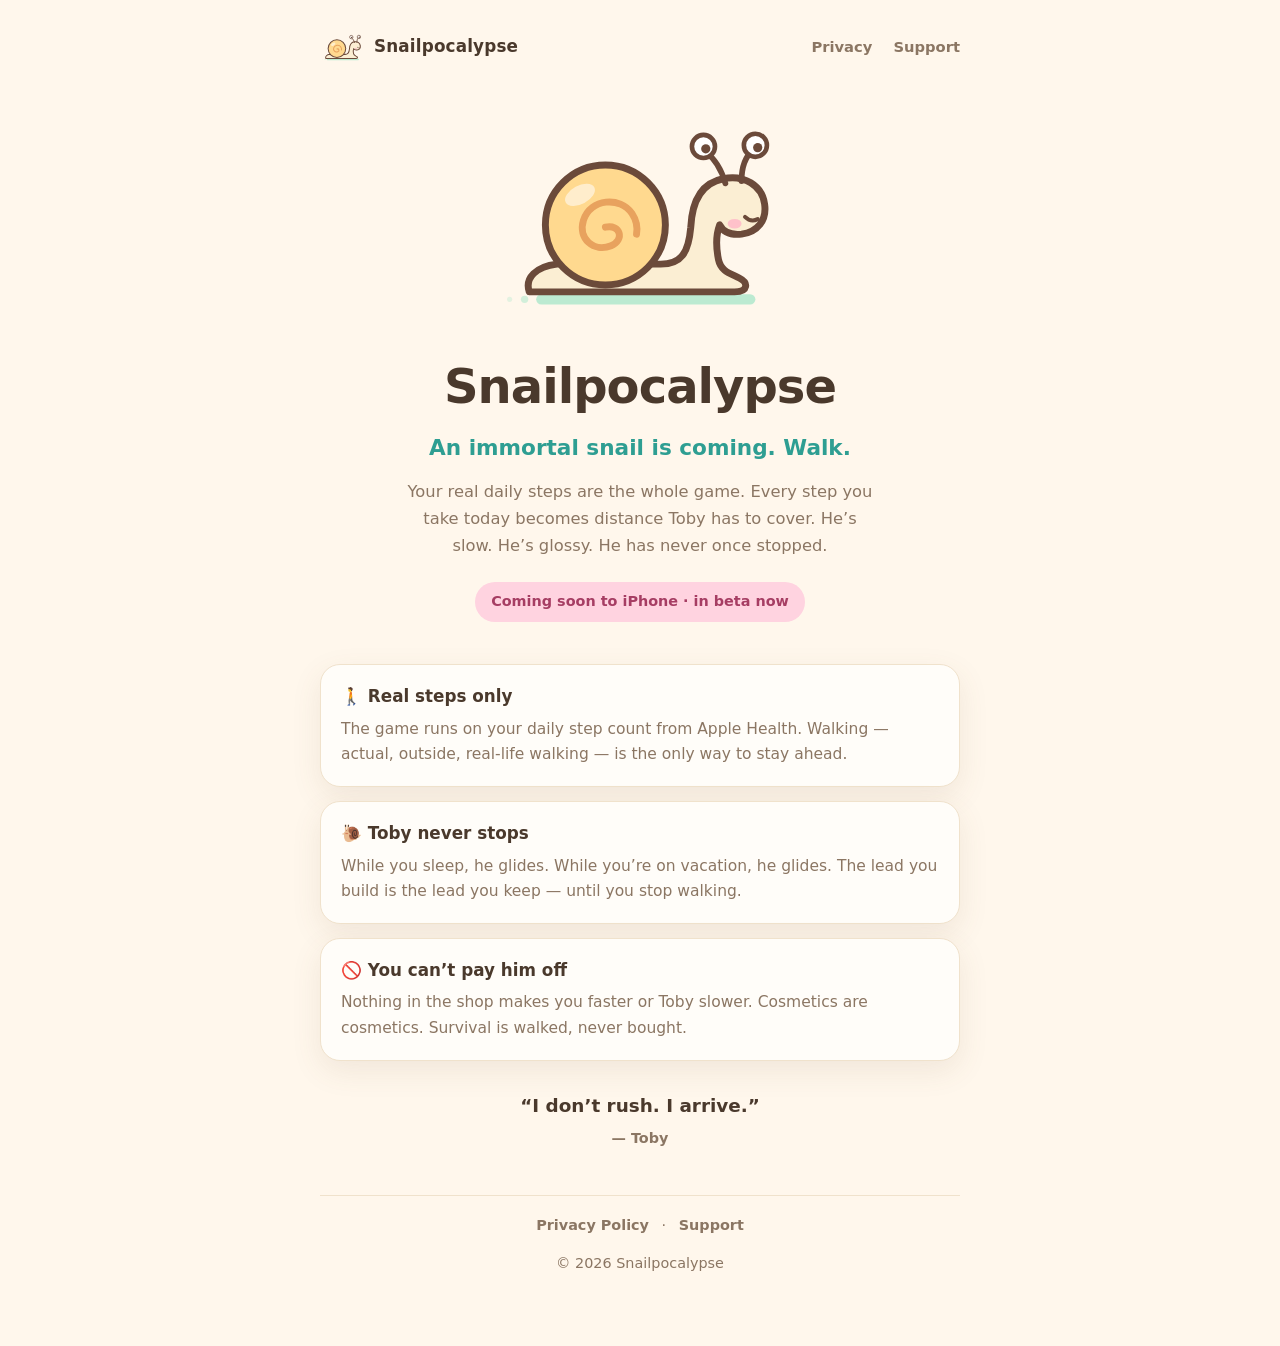
==== index.html @ d9917948 "Snailpocalypse website: landing, privacy policy, support Static GitHub Pages site. Privacy + support" ====
<!DOCTYPE html>
<html lang="en">
<head>
<meta charset="utf-8">
<meta name="viewport" content="width=device-width, initial-scale=1">
<title>Snailpocalypse — an immortal snail is coming. Walk.</title>
<meta name="description" content="Snailpocalypse is an iPhone game where an immortal snail slowly chases you through real life. Your daily steps keep you ahead. He never stops.">
<meta property="og:title" content="Snailpocalypse">
<meta property="og:description" content="An immortal snail is coming. Walk. Your real daily steps are the whole game.">
<link rel="icon" href="data:image/svg+xml,<svg xmlns=%22http://www.w3.org/2000/svg%22 viewBox=%220 0 100 100%22><text y=%22.9em%22 font-size=%2290%22>🐌</text></svg>">
<link rel="stylesheet" href="styles.css">
</head>
<body>
<div class="wrap">

  <header class="site">
    <a class="brand" href="./">
      <svg viewBox="0 0 260 200" xmlns="http://www.w3.org/2000/svg" aria-hidden="true">
        <rect x="40" y="170" width="190" height="9" rx="4.5" fill="#8FE3C0" opacity=".6"/>
        <circle cx="30" cy="174.5" r="3.2" fill="#8FE3C0" opacity=".4"/>
        <circle cx="17" cy="174.5" r="2.2" fill="#8FE3C0" opacity=".25"/>
        <path d="M34 168 C30 156 40 146 58 144 L148 144 C166 144 172 134 174 112 C175 92 182 74 202 70 C220 66 236 76 238 92 C240 106 232 116 218 118 C208 119 202 116 199 110 C196 118 196 130 198 140 C200 150 208 152 216 156 C224 160 224 168 212 168 Z" fill="#FBEED3" stroke="#6B4A3A" stroke-width="6" stroke-linejoin="round"/>
        <path d="M204 74 C200 60 194 52 187 47" fill="none" stroke="#6B4A3A" stroke-width="5" stroke-linecap="round"/>
        <path d="M218 72 C218 58 222 50 228 45" fill="none" stroke="#6B4A3A" stroke-width="5" stroke-linecap="round"/>
        <circle cx="185" cy="42" r="10" fill="#FFFFFF" stroke="#6B4A3A" stroke-width="4"/>
        <circle cx="230" cy="41" r="10" fill="#FFFFFF" stroke="#6B4A3A" stroke-width="4"/>
        <circle cx="187" cy="44" r="4" fill="#6B4A3A"/>
        <circle cx="232" cy="43" r="4" fill="#6B4A3A"/>
        <circle cx="183.5" cy="39.5" r="1.7" fill="#FFFFFF"/>
        <circle cx="228.5" cy="38.5" r="1.7" fill="#FFFFFF"/>
        <circle cx="100" cy="110" r="52" fill="#FFD98F" stroke="#6B4A3A" stroke-width="6"/>
        <path d="M100 112 c13 -3 17 11 5 16 c-15 6 -29 -6 -24 -22 c6 -19 32 -21 42 -6 c4 6 5 12 4 18" fill="none" stroke="#E8A25E" stroke-width="6" stroke-linecap="round"/>
        <ellipse cx="78" cy="84" rx="14" ry="8" fill="#FFFFFF" opacity=".55" transform="rotate(-28 78 84)"/>
        <path d="M221 103 q5 5 11 2" fill="none" stroke="#6B4A3A" stroke-width="3.5" stroke-linecap="round"/>
        <ellipse cx="212" cy="109" rx="6" ry="4.2" fill="#FFB8C8" opacity=".85"/>
      </svg>
      Snailpocalypse
    </a>
    <nav>
      <a href="privacy/">Privacy</a>
      <a href="support/">Support</a>
    </nav>
  </header>

  <section class="hero">
    <svg class="hero-toby" viewBox="0 0 260 200" xmlns="http://www.w3.org/2000/svg" role="img" aria-label="Toby, a glossy cartoon snail with a butter-yellow shell, gliding along a mint slime trail">
      <rect x="40" y="170" width="190" height="9" rx="4.5" fill="#8FE3C0" opacity=".6"/>
      <circle cx="30" cy="174.5" r="3.2" fill="#8FE3C0" opacity=".4"/>
      <circle cx="17" cy="174.5" r="2.2" fill="#8FE3C0" opacity=".25"/>
      <path d="M34 168 C30 156 40 146 58 144 L148 144 C166 144 172 134 174 112 C175 92 182 74 202 70 C220 66 236 76 238 92 C240 106 232 116 218 118 C208 119 202 116 199 110 C196 118 196 130 198 140 C200 150 208 152 216 156 C224 160 224 168 212 168 Z" fill="#FBEED3" stroke="#6B4A3A" stroke-width="6" stroke-linejoin="round"/>
      <path d="M204 74 C200 60 194 52 187 47" fill="none" stroke="#6B4A3A" stroke-width="5" stroke-linecap="round"/>
      <path d="M218 72 C218 58 222 50 228 45" fill="none" stroke="#6B4A3A" stroke-width="5" stroke-linecap="round"/>
      <circle cx="185" cy="42" r="10" fill="#FFFFFF" stroke="#6B4A3A" stroke-width="4"/>
      <circle cx="230" cy="41" r="10" fill="#FFFFFF" stroke="#6B4A3A" stroke-width="4"/>
      <circle cx="187" cy="44" r="4" fill="#6B4A3A"/>
      <circle cx="232" cy="43" r="4" fill="#6B4A3A"/>
      <circle cx="183.5" cy="39.5" r="1.7" fill="#FFFFFF"/>
      <circle cx="228.5" cy="38.5" r="1.7" fill="#FFFFFF"/>
      <circle cx="100" cy="110" r="52" fill="#FFD98F" stroke="#6B4A3A" stroke-width="6"/>
      <path d="M100 112 c13 -3 17 11 5 16 c-15 6 -29 -6 -24 -22 c6 -19 32 -21 42 -6 c4 6 5 12 4 18" fill="none" stroke="#E8A25E" stroke-width="6" stroke-linecap="round"/>
      <ellipse cx="78" cy="84" rx="14" ry="8" fill="#FFFFFF" opacity=".55" transform="rotate(-28 78 84)"/>
      <path d="M221 103 q5 5 11 2" fill="none" stroke="#6B4A3A" stroke-width="3.5" stroke-linecap="round"/>
      <ellipse cx="212" cy="109" rx="6" ry="4.2" fill="#FFB8C8" opacity=".85"/>
    </svg>

    <h1>Snailpocalypse</h1>
    <p class="tagline">An immortal snail is coming. Walk.</p>
    <p class="lede">Your real daily steps are the whole game. Every step you take today becomes distance Toby has to cover. He&rsquo;s slow. He&rsquo;s glossy. He has never once stopped.</p>
    <span class="badge">Coming soon to iPhone &middot; in beta now</span>
  </section>

  <section class="cards">
    <div class="card">
      <h3>🚶 Real steps only</h3>
      <p>The game runs on your daily step count from Apple Health. Walking — actual, outside, real-life walking — is the only way to stay ahead.</p>
    </div>
    <div class="card">
      <h3>🐌 Toby never stops</h3>
      <p>While you sleep, he glides. While you&rsquo;re on vacation, he glides. The lead you build is the lead you keep — until you stop walking.</p>
    </div>
    <div class="card">
      <h3>🚫 You can&rsquo;t pay him off</h3>
      <p>Nothing in the shop makes you faster or Toby slower. Cosmetics are cosmetics. Survival is walked, never bought.</p>
    </div>
  </section>

  <p class="quote">&ldquo;I don&rsquo;t rush. I arrive.&rdquo;<span class="who">— Toby</span></p>

  <footer>
    <nav>
      <a href="privacy/">Privacy Policy</a> ·
      <a href="support/">Support</a>
    </nav>
    <p>© 2026 Snailpocalypse</p>
  </footer>

</div>
</body>
</html>
---- styles.css ----
/* Snailpocalypse site — warm pastel, matches the in-app design language. */
:root {
  --bg: #FFF7EC;
  --card: #FFFDF9;
  --ink: #4A392C;
  --muted: #8B7663;
  --rose: #F4729C;
  --blush: #FFD3E0;
  --butter: #FFD98F;
  --mint: #8FE3C0;
  --teal: #2E9E92;
  --line: #F0E2CC;
  --shadow: 0 10px 30px rgba(122, 90, 58, 0.10);
}

* { box-sizing: border-box; }

body {
  margin: 0;
  background: var(--bg);
  color: var(--ink);
  font-family: ui-rounded, "SF Pro Rounded", -apple-system, system-ui, "Segoe UI", sans-serif;
  line-height: 1.65;
  -webkit-font-smoothing: antialiased;
}

.wrap {
  max-width: 680px;
  margin: 0 auto;
  padding: 16px 20px 56px;
}

/* Header shared by every page */
header.site {
  display: flex;
  align-items: center;
  justify-content: space-between;
  padding: 14px 0 6px;
}
header.site .brand {
  display: flex;
  align-items: center;
  gap: 10px;
  text-decoration: none;
  color: var(--ink);
  font-weight: 800;
  font-size: 1.05rem;
  letter-spacing: 0.01em;
}
header.site .brand svg { width: 44px; height: auto; }
header.site nav a {
  color: var(--muted);
  text-decoration: none;
  font-weight: 600;
  font-size: 0.92rem;
  margin-left: 16px;
}
header.site nav a:hover { color: var(--teal); }

/* Landing hero */
.hero { text-align: center; padding: 28px 0 8px; }
.hero-toby { width: min(300px, 72vw); height: auto; margin: 0 auto; display: block; }
@keyframes bob { 0%, 100% { transform: translateY(0); } 50% { transform: translateY(-7px); } }
.hero-toby { animation: bob 4.5s ease-in-out infinite; }
@media (prefers-reduced-motion: reduce) { .hero-toby { animation: none; } }

h1 {
  font-size: clamp(2.1rem, 7vw, 3rem);
  margin: 18px 0 4px;
  letter-spacing: -0.02em;
}
.tagline {
  font-size: clamp(1.1rem, 4vw, 1.35rem);
  font-weight: 700;
  color: var(--teal);
  margin: 0 0 14px;
}
.lede {
  color: var(--muted);
  font-size: 1.02rem;
  max-width: 46ch;
  margin: 0 auto 22px;
}
.badge {
  display: inline-block;
  background: var(--blush);
  color: #A63D63;
  font-weight: 700;
  font-size: 0.9rem;
  padding: 8px 16px;
  border-radius: 999px;
}

/* Cards */
.cards { display: grid; gap: 14px; margin: 34px 0 8px; }
.card {
  background: var(--card);
  border: 1px solid var(--line);
  border-radius: 20px;
  padding: 18px 20px;
  box-shadow: var(--shadow);
  text-align: left;
}
.card h3 { margin: 0 0 6px; font-size: 1.05rem; }
.card p { margin: 0; color: var(--muted); font-size: 0.97rem; }

/* Toby quote */
.quote {
  margin: 30px auto 6px;
  text-align: center;
  font-size: 1.15rem;
  font-weight: 700;
  color: var(--ink);
}
.quote .who { display: block; margin-top: 6px; font-size: 0.9rem; font-weight: 600; color: var(--muted); }

/* Text pages (privacy, support) */
article { background: var(--card); border: 1px solid var(--line); border-radius: 24px; padding: 26px 26px 30px; box-shadow: var(--shadow); margin-top: 18px; }
article h1 { font-size: 1.7rem; margin: 0 0 2px; }
article .updated { color: var(--muted); font-size: 0.9rem; margin: 0 0 18px; }
article h2 { font-size: 1.12rem; margin: 26px 0 6px; }
article p, article li { color: #5D4A3A; font-size: 0.98rem; }
article ul { padding-left: 22px; }
.tldr {
  background: #EFFAF3;
  border: 1px solid #CBEEDD;
  border-radius: 16px;
  padding: 14px 18px;
  color: #1F6B54;
  font-weight: 600;
  font-size: 0.97rem;
}
a { color: var(--teal); }

/* FAQ */
details {
  background: var(--card);
  border: 1px solid var(--line);
  border-radius: 16px;
  padding: 14px 18px;
  margin: 10px 0;
  box-shadow: var(--shadow);
}
details summary { font-weight: 700; cursor: pointer; }
details p { color: var(--muted); margin: 10px 0 2px; }

/* Footer */
footer {
  margin-top: 44px;
  padding-top: 18px;
  border-top: 1px solid var(--line);
  text-align: center;
  color: var(--muted);
  font-size: 0.9rem;
}
footer a { color: var(--muted); text-decoration: none; font-weight: 600; margin: 0 8px; }
footer a:hover { color: var(--teal); }
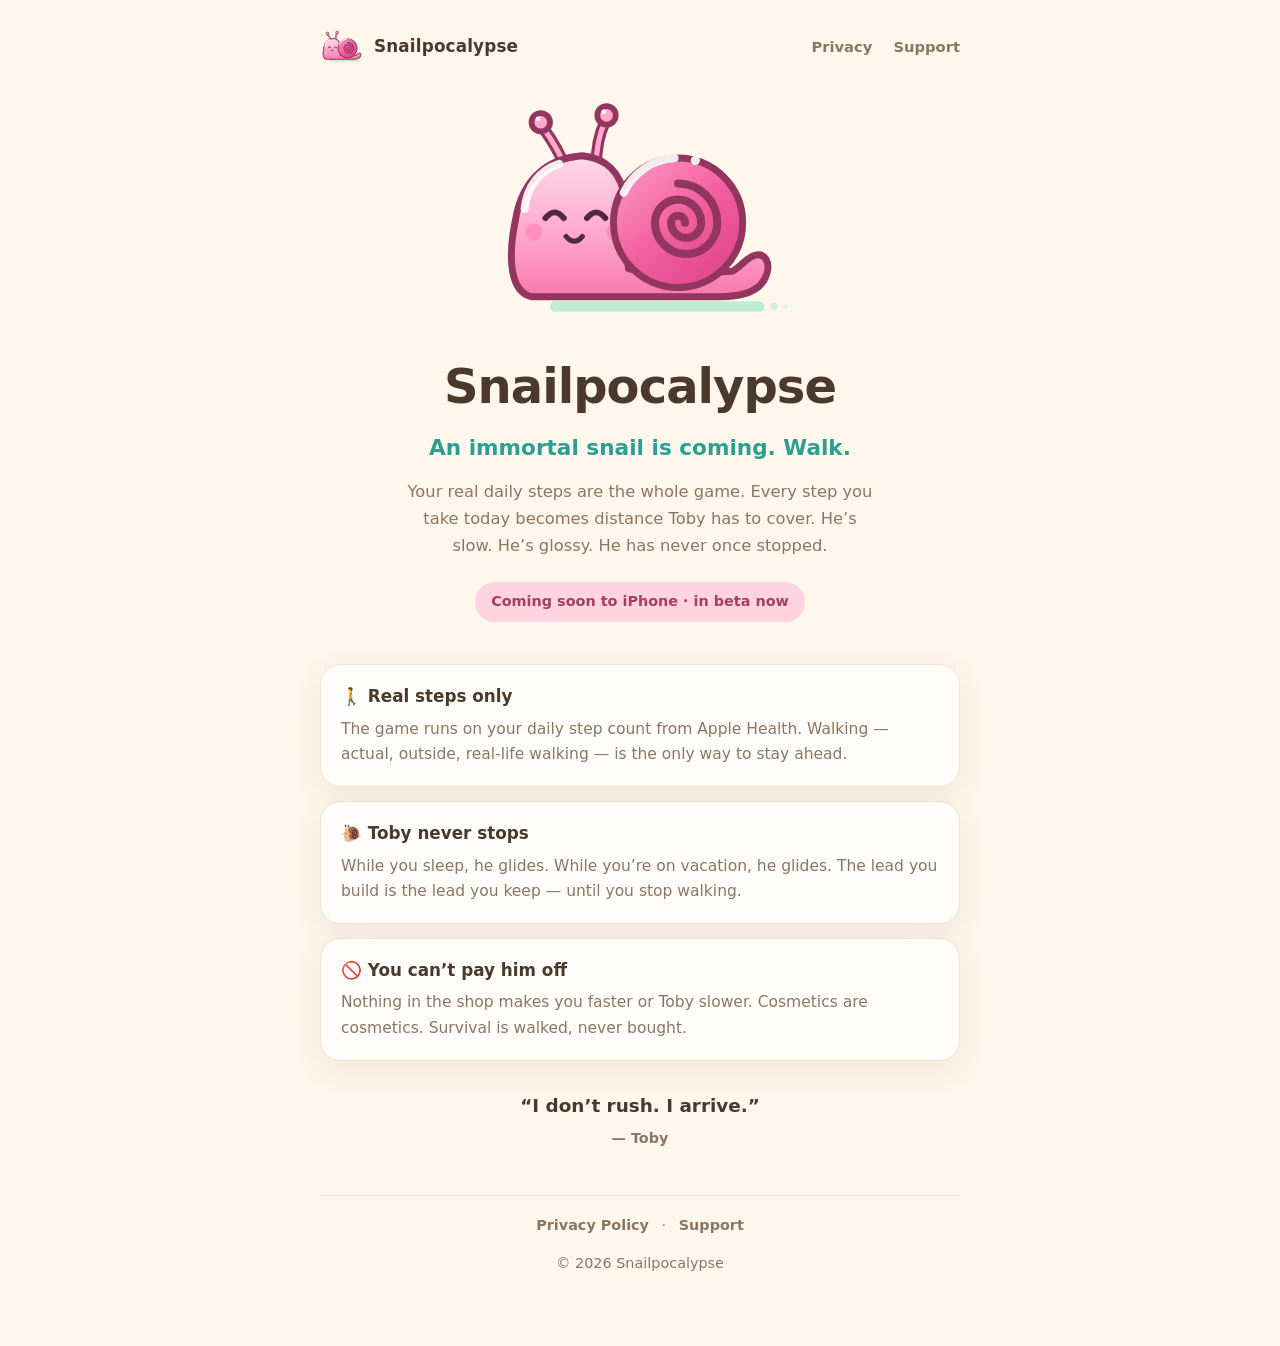
==== commit df08f6a7: "The right snail Replace the placeholder butter-yellow snail with the actual Toby: Rose colours from " ====
--- a/index.html
+++ b/index.html
@@ -7,7 +7,7 @@
 <meta name="description" content="Snailpocalypse is an iPhone game where an immortal snail slowly chases you through real life. Your daily steps keep you ahead. He never stops.">
 <meta property="og:title" content="Snailpocalypse">
 <meta property="og:description" content="An immortal snail is coming. Walk. Your real daily steps are the whole game.">
-<link rel="icon" href="data:image/svg+xml,<svg xmlns=%22http://www.w3.org/2000/svg%22 viewBox=%220 0 100 100%22><text y=%22.9em%22 font-size=%2290%22>🐌</text></svg>">
+<link rel="icon" href="toby.svg" type="image/svg+xml">
 <link rel="stylesheet" href="styles.css">
 </head>
 <body>
@@ -15,25 +15,7 @@
 
   <header class="site">
     <a class="brand" href="./">
-      <svg viewBox="0 0 260 200" xmlns="http://www.w3.org/2000/svg" aria-hidden="true">
-        <rect x="40" y="170" width="190" height="9" rx="4.5" fill="#8FE3C0" opacity=".6"/>
-        <circle cx="30" cy="174.5" r="3.2" fill="#8FE3C0" opacity=".4"/>
-        <circle cx="17" cy="174.5" r="2.2" fill="#8FE3C0" opacity=".25"/>
-        <path d="M34 168 C30 156 40 146 58 144 L148 144 C166 144 172 134 174 112 C175 92 182 74 202 70 C220 66 236 76 238 92 C240 106 232 116 218 118 C208 119 202 116 199 110 C196 118 196 130 198 140 C200 150 208 152 216 156 C224 160 224 168 212 168 Z" fill="#FBEED3" stroke="#6B4A3A" stroke-width="6" stroke-linejoin="round"/>
-        <path d="M204 74 C200 60 194 52 187 47" fill="none" stroke="#6B4A3A" stroke-width="5" stroke-linecap="round"/>
-        <path d="M218 72 C218 58 222 50 228 45" fill="none" stroke="#6B4A3A" stroke-width="5" stroke-linecap="round"/>
-        <circle cx="185" cy="42" r="10" fill="#FFFFFF" stroke="#6B4A3A" stroke-width="4"/>
-        <circle cx="230" cy="41" r="10" fill="#FFFFFF" stroke="#6B4A3A" stroke-width="4"/>
-        <circle cx="187" cy="44" r="4" fill="#6B4A3A"/>
-        <circle cx="232" cy="43" r="4" fill="#6B4A3A"/>
-        <circle cx="183.5" cy="39.5" r="1.7" fill="#FFFFFF"/>
-        <circle cx="228.5" cy="38.5" r="1.7" fill="#FFFFFF"/>
-        <circle cx="100" cy="110" r="52" fill="#FFD98F" stroke="#6B4A3A" stroke-width="6"/>
-        <path d="M100 112 c13 -3 17 11 5 16 c-15 6 -29 -6 -24 -22 c6 -19 32 -21 42 -6 c4 6 5 12 4 18" fill="none" stroke="#E8A25E" stroke-width="6" stroke-linecap="round"/>
-        <ellipse cx="78" cy="84" rx="14" ry="8" fill="#FFFFFF" opacity=".55" transform="rotate(-28 78 84)"/>
-        <path d="M221 103 q5 5 11 2" fill="none" stroke="#6B4A3A" stroke-width="3.5" stroke-linecap="round"/>
-        <ellipse cx="212" cy="109" rx="6" ry="4.2" fill="#FFB8C8" opacity=".85"/>
-      </svg>
+      <img src="toby.svg" alt="">
       Snailpocalypse
     </a>
     <nav>
@@ -43,25 +25,7 @@
   </header>
 
   <section class="hero">
-    <svg class="hero-toby" viewBox="0 0 260 200" xmlns="http://www.w3.org/2000/svg" role="img" aria-label="Toby, a glossy cartoon snail with a butter-yellow shell, gliding along a mint slime trail">
-      <rect x="40" y="170" width="190" height="9" rx="4.5" fill="#8FE3C0" opacity=".6"/>
-      <circle cx="30" cy="174.5" r="3.2" fill="#8FE3C0" opacity=".4"/>
-      <circle cx="17" cy="174.5" r="2.2" fill="#8FE3C0" opacity=".25"/>
-      <path d="M34 168 C30 156 40 146 58 144 L148 144 C166 144 172 134 174 112 C175 92 182 74 202 70 C220 66 236 76 238 92 C240 106 232 116 218 118 C208 119 202 116 199 110 C196 118 196 130 198 140 C200 150 208 152 216 156 C224 160 224 168 212 168 Z" fill="#FBEED3" stroke="#6B4A3A" stroke-width="6" stroke-linejoin="round"/>
-      <path d="M204 74 C200 60 194 52 187 47" fill="none" stroke="#6B4A3A" stroke-width="5" stroke-linecap="round"/>
-      <path d="M218 72 C218 58 222 50 228 45" fill="none" stroke="#6B4A3A" stroke-width="5" stroke-linecap="round"/>
-      <circle cx="185" cy="42" r="10" fill="#FFFFFF" stroke="#6B4A3A" stroke-width="4"/>
-      <circle cx="230" cy="41" r="10" fill="#FFFFFF" stroke="#6B4A3A" stroke-width="4"/>
-      <circle cx="187" cy="44" r="4" fill="#6B4A3A"/>
-      <circle cx="232" cy="43" r="4" fill="#6B4A3A"/>
-      <circle cx="183.5" cy="39.5" r="1.7" fill="#FFFFFF"/>
-      <circle cx="228.5" cy="38.5" r="1.7" fill="#FFFFFF"/>
-      <circle cx="100" cy="110" r="52" fill="#FFD98F" stroke="#6B4A3A" stroke-width="6"/>
-      <path d="M100 112 c13 -3 17 11 5 16 c-15 6 -29 -6 -24 -22 c6 -19 32 -21 42 -6 c4 6 5 12 4 18" fill="none" stroke="#E8A25E" stroke-width="6" stroke-linecap="round"/>
-      <ellipse cx="78" cy="84" rx="14" ry="8" fill="#FFFFFF" opacity=".55" transform="rotate(-28 78 84)"/>
-      <path d="M221 103 q5 5 11 2" fill="none" stroke="#6B4A3A" stroke-width="3.5" stroke-linecap="round"/>
-      <ellipse cx="212" cy="109" rx="6" ry="4.2" fill="#FFB8C8" opacity=".85"/>
-    </svg>
+    <img class="hero-toby" src="toby.svg" alt="Toby, a glossy rose-pink snail with a bold spiral shell and closed contented eyes, gliding along a mint slime trail">
 
     <h1>Snailpocalypse</h1>
     <p class="tagline">An immortal snail is coming. Walk.</p>
--- a/styles.css
+++ b/styles.css
@@ -47,7 +47,7 @@
   font-size: 1.05rem;
   letter-spacing: 0.01em;
 }
-header.site .brand svg { width: 44px; height: auto; }
+header.site .brand svg, header.site .brand img { width: 44px; height: auto; }
 header.site nav a {
   color: var(--muted);
   text-decoration: none;
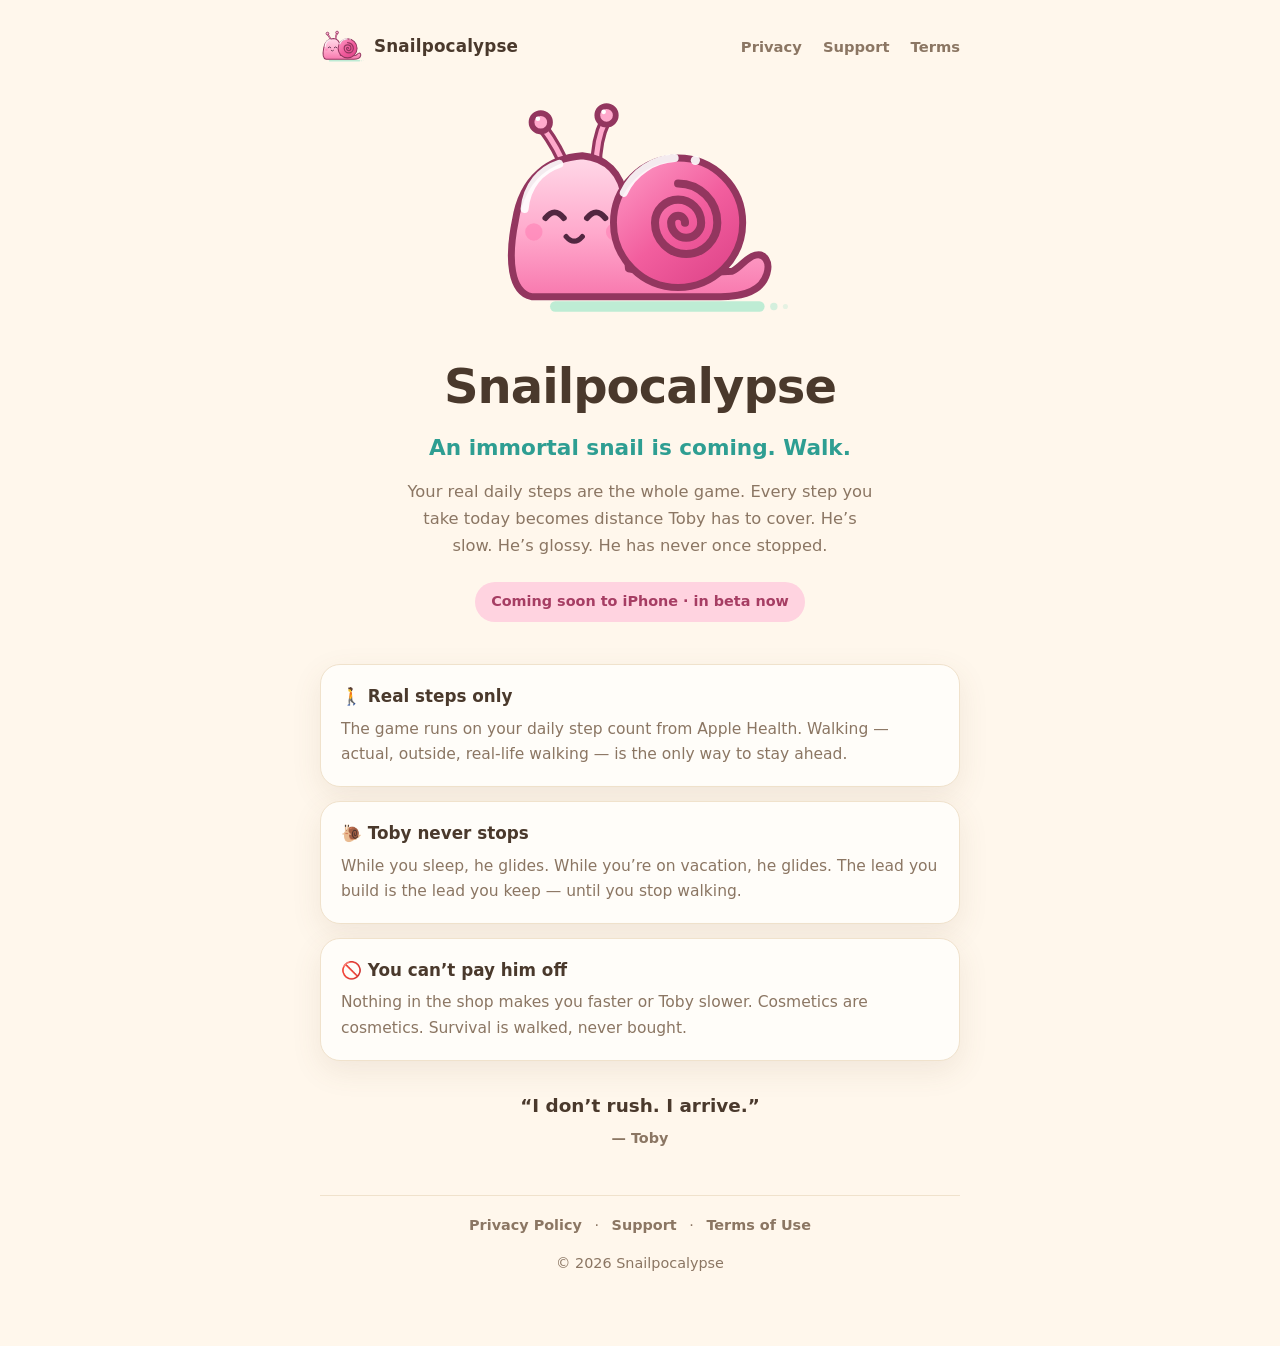
==== commit 4b2098c4: "Terms of Use page for the Shell Club subscription (App Review 3.1.2) Plain-English terms: Apple IAP " ====
--- a/index.html
+++ b/index.html
@@ -21,6 +21,7 @@
     <nav>
       <a href="privacy/">Privacy</a>
       <a href="support/">Support</a>
+      <a href="terms/">Terms</a>
     </nav>
   </header>
 
@@ -53,7 +54,8 @@
   <footer>
     <nav>
       <a href="privacy/">Privacy Policy</a> ·
-      <a href="support/">Support</a>
+      <a href="support/">Support</a> ·
+      <a href="terms/">Terms of Use</a>
     </nav>
     <p>© 2026 Snailpocalypse</p>
   </footer>
